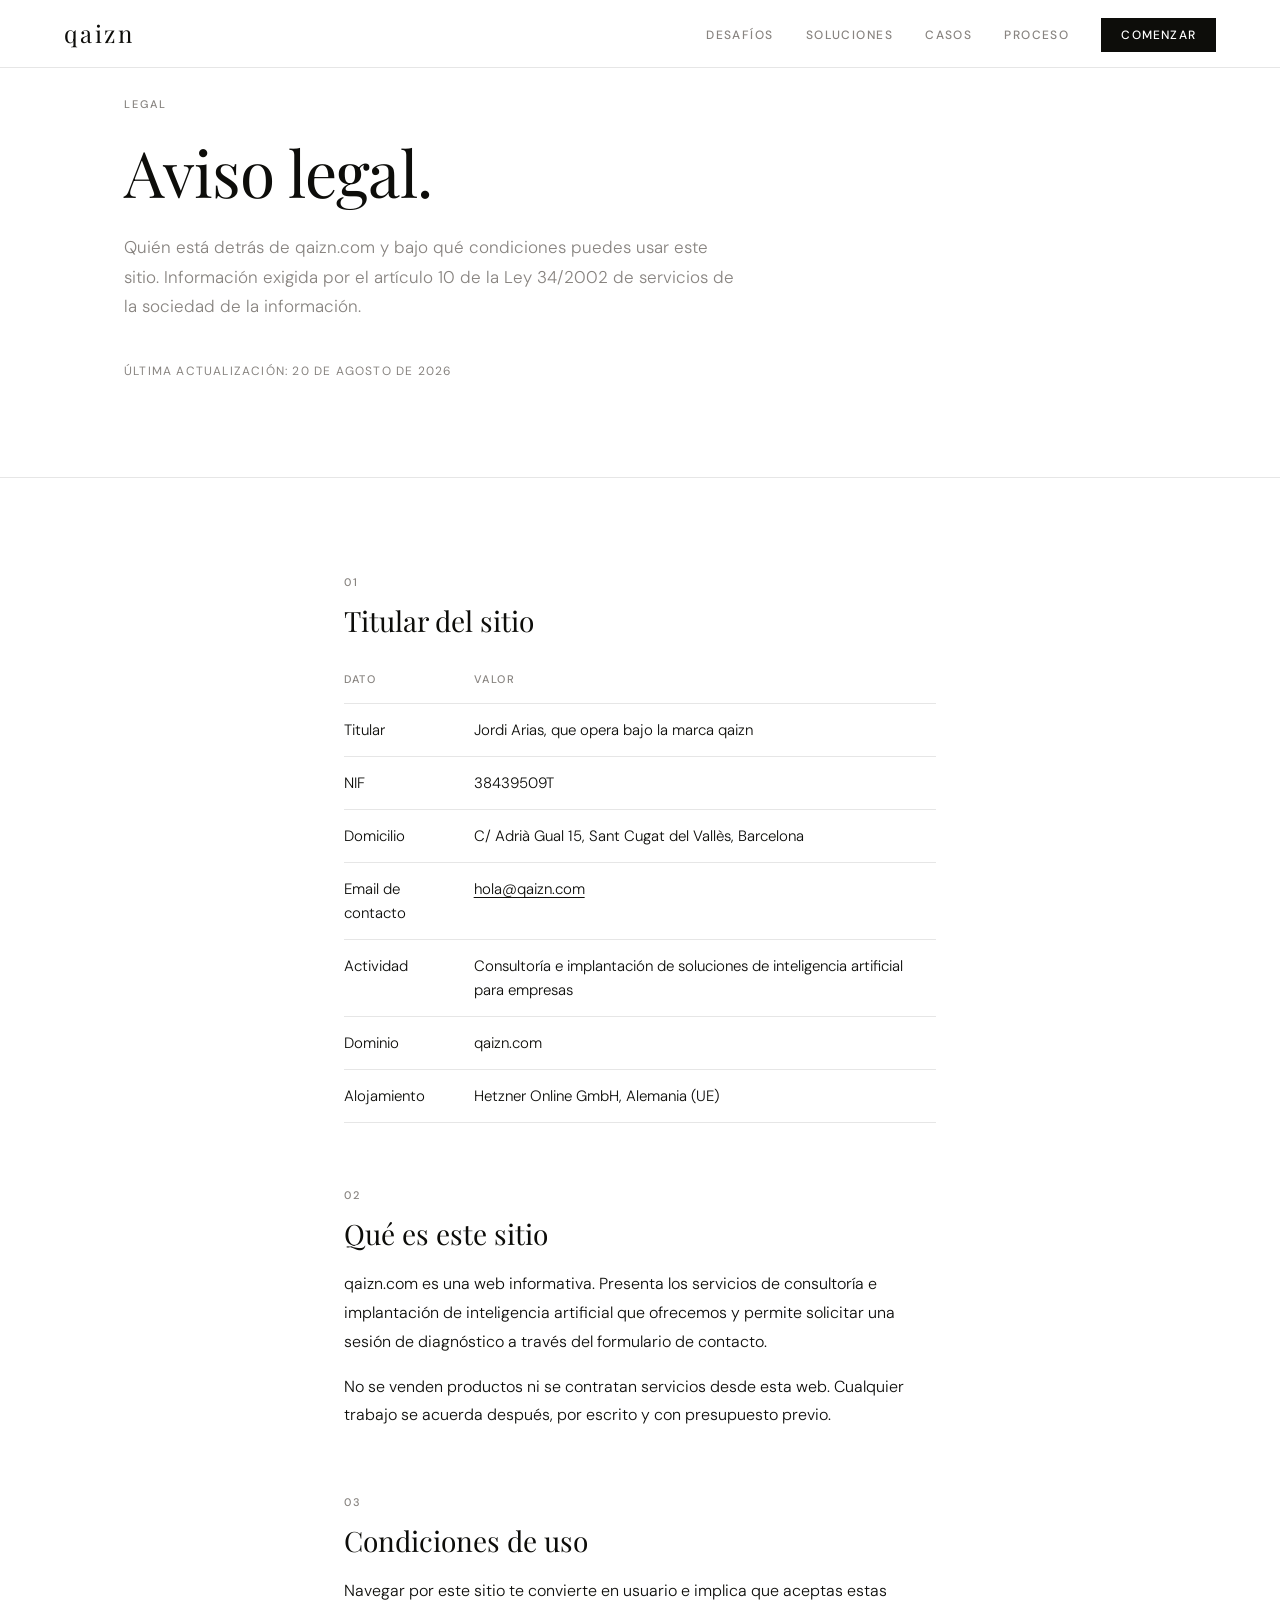
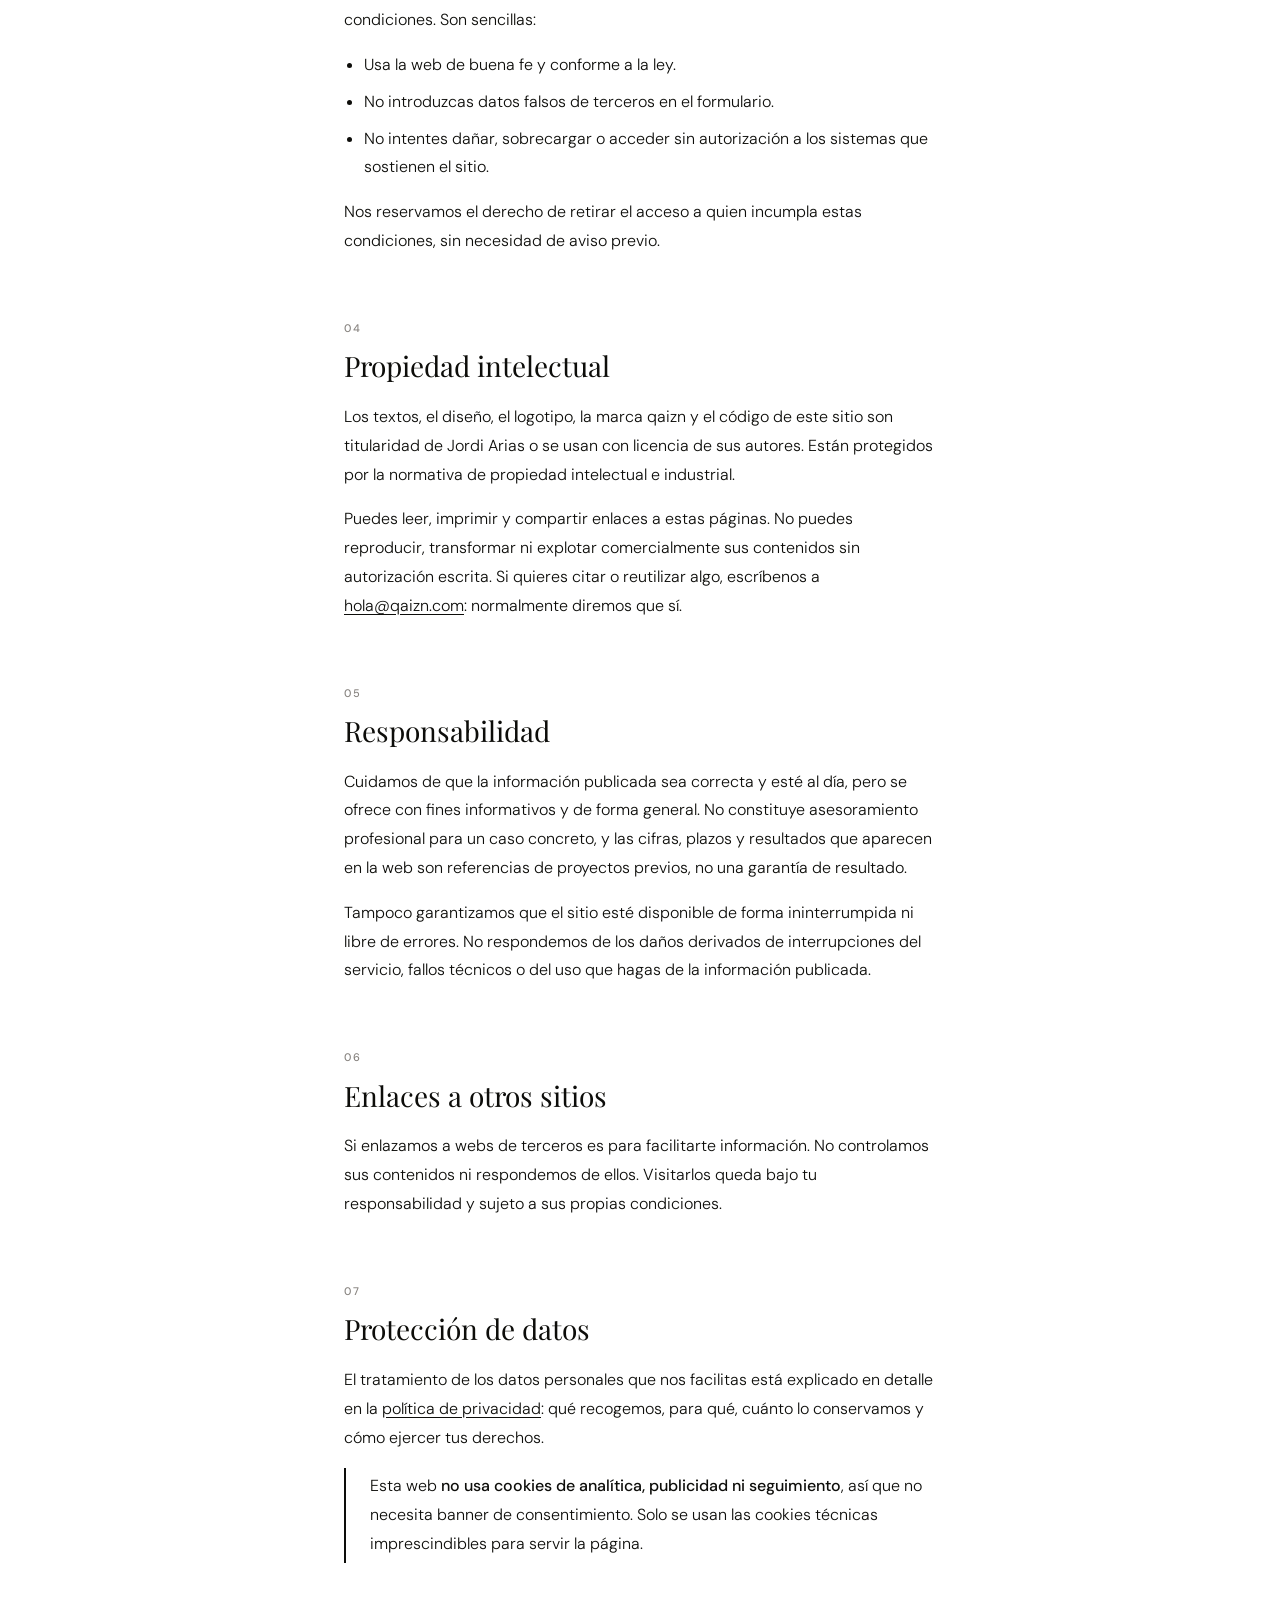
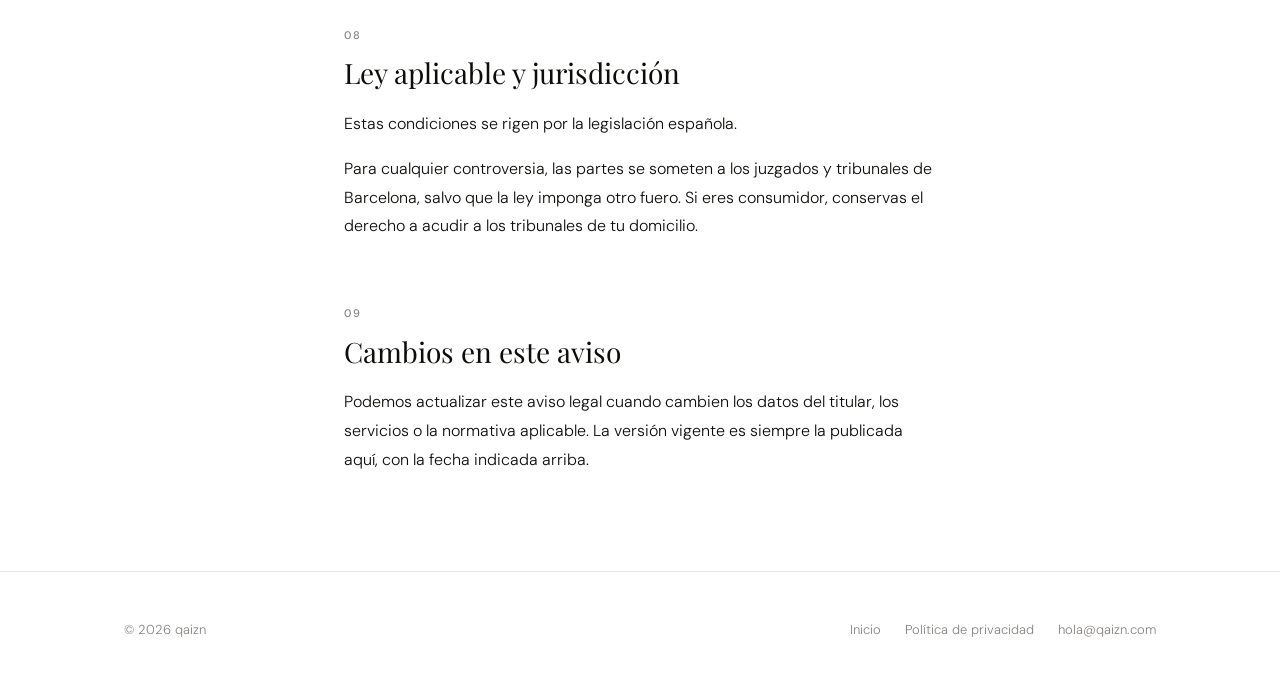
==== aviso-legal.html @ 2cbbbee1 "Add legal pages and tighten landing copy - Nueva política de privacidad (RGPD) y aviso legal (LSSI a" ====
<!DOCTYPE html>
<html lang="es">
<head>
<meta charset="UTF-8">
<meta name="viewport" content="width=device-width, initial-scale=1.0">
<title>Aviso legal — qaizn</title>
<meta name="description" content="Datos identificativos del titular de qaizn.com y condiciones de uso del sitio web.">
<meta name="robots" content="noindex, follow">
<link rel="preconnect" href="https://fonts.googleapis.com">
<link rel="preconnect" href="https://fonts.gstatic.com" crossorigin="">
<link rel="stylesheet" href="https://fonts.googleapis.com/css2?family=Playfair+Display:ital,wght@0,400;1,400&family=DM+Sans:wght@300;400;500&display=swap">
<link rel="stylesheet" href="/legal.css">
</head>
<body>

<nav>
  <a href="/" class="logo">qaizn</a>
  <ul class="nav-links">
    <li><a href="/#pain">Desafíos</a></li>
    <li><a href="/#services">Soluciones</a></li>
    <li><a href="/#casos">Casos</a></li>
    <li><a href="/#proceso">Proceso</a></li>
    <li><a href="/#contacto" class="nav-pill">Comenzar</a></li>
  </ul>
</nav>

<header class="legal-head">
  <div class="container">
    <p class="eyebrow">Legal</p>
    <h1>Aviso legal.</h1>
    <p class="lede">Quién está detrás de qaizn.com y bajo qué condiciones puedes usar este sitio. Información exigida por el artículo 10 de la Ley 34/2002 de servicios de la sociedad de la información.</p>
    <p class="updated">Última actualización: 20 de agosto de 2026</p>
  </div>
</header>

<main>
  <div class="container legal-body">

    <section>
      <span class="num">01</span>
      <h2>Titular del sitio</h2>
      <table>
        <thead><tr><th>Dato</th><th>Valor</th></tr></thead>
        <tbody>
          <tr><td>Titular</td><td>Jordi Arias, que opera bajo la marca qaizn</td></tr>
          <tr><td>NIF</td><td>38439509T</td></tr>
          <tr><td>Domicilio</td><td>C/ Adrià Gual 15, Sant Cugat del Vallès, Barcelona</td></tr>
          <tr><td>Email de contacto</td><td><a href="mailto:hola@qaizn.com">hola@qaizn.com</a></td></tr>
          <tr><td>Actividad</td><td>Consultoría e implantación de soluciones de inteligencia artificial para empresas</td></tr>
          <tr><td>Dominio</td><td>qaizn.com</td></tr>
          <tr><td>Alojamiento</td><td>Hetzner Online GmbH, Alemania (UE)</td></tr>
        </tbody>
      </table>
    </section>

    <section>
      <span class="num">02</span>
      <h2>Qué es este sitio</h2>
      <p>qaizn.com es una web informativa. Presenta los servicios de consultoría e implantación de inteligencia artificial que ofrecemos y permite solicitar una sesión de diagnóstico a través del formulario de contacto.</p>
      <p>No se venden productos ni se contratan servicios desde esta web. Cualquier trabajo se acuerda después, por escrito y con presupuesto previo.</p>
    </section>

    <section>
      <span class="num">03</span>
      <h2>Condiciones de uso</h2>
      <p>Navegar por este sitio te convierte en usuario e implica que aceptas estas condiciones. Son sencillas:</p>
      <ul>
        <li>Usa la web de buena fe y conforme a la ley.</li>
        <li>No introduzcas datos falsos de terceros en el formulario.</li>
        <li>No intentes dañar, sobrecargar o acceder sin autorización a los sistemas que sostienen el sitio.</li>
      </ul>
      <p>Nos reservamos el derecho de retirar el acceso a quien incumpla estas condiciones, sin necesidad de aviso previo.</p>
    </section>

    <section>
      <span class="num">04</span>
      <h2>Propiedad intelectual</h2>
      <p>Los textos, el diseño, el logotipo, la marca qaizn y el código de este sitio son titularidad de Jordi Arias o se usan con licencia de sus autores. Están protegidos por la normativa de propiedad intelectual e industrial.</p>
      <p>Puedes leer, imprimir y compartir enlaces a estas páginas. No puedes reproducir, transformar ni explotar comercialmente sus contenidos sin autorización escrita. Si quieres citar o reutilizar algo, escríbenos a <a href="mailto:hola@qaizn.com">hola@qaizn.com</a>: normalmente diremos que sí.</p>
    </section>

    <section>
      <span class="num">05</span>
      <h2>Responsabilidad</h2>
      <p>Cuidamos de que la información publicada sea correcta y esté al día, pero se ofrece con fines informativos y de forma general. No constituye asesoramiento profesional para un caso concreto, y las cifras, plazos y resultados que aparecen en la web son referencias de proyectos previos, no una garantía de resultado.</p>
      <p>Tampoco garantizamos que el sitio esté disponible de forma ininterrumpida ni libre de errores. No respondemos de los daños derivados de interrupciones del servicio, fallos técnicos o del uso que hagas de la información publicada.</p>
    </section>

    <section>
      <span class="num">06</span>
      <h2>Enlaces a otros sitios</h2>
      <p>Si enlazamos a webs de terceros es para facilitarte información. No controlamos sus contenidos ni respondemos de ellos. Visitarlos queda bajo tu responsabilidad y sujeto a sus propias condiciones.</p>
    </section>

    <section>
      <span class="num">07</span>
      <h2>Protección de datos</h2>
      <p>El tratamiento de los datos personales que nos facilitas está explicado en detalle en la <a href="/privacidad.html">política de privacidad</a>: qué recogemos, para qué, cuánto lo conservamos y cómo ejercer tus derechos.</p>
      <div class="callout">
        <p>Esta web <strong>no usa cookies de analítica, publicidad ni seguimiento</strong>, así que no necesita banner de consentimiento. Solo se usan las cookies técnicas imprescindibles para servir la página.</p>
      </div>
    </section>

    <section>
      <span class="num">08</span>
      <h2>Ley aplicable y jurisdicción</h2>
      <p>Estas condiciones se rigen por la legislación española.</p>
      <p>Para cualquier controversia, las partes se someten a los juzgados y tribunales de Barcelona, salvo que la ley imponga otro fuero. Si eres consumidor, conservas el derecho a acudir a los tribunales de tu domicilio.</p>
    </section>

    <section>
      <span class="num">09</span>
      <h2>Cambios en este aviso</h2>
      <p>Podemos actualizar este aviso legal cuando cambien los datos del titular, los servicios o la normativa aplicable. La versión vigente es siempre la publicada aquí, con la fecha indicada arriba.</p>
    </section>

  </div>
</main>

<footer>
  <div class="footer-inner">
    <p>© 2026 qaizn</p>
    <div class="footer-links">
      <a href="/">Inicio</a>
      <a href="/privacidad.html">Política de privacidad</a>
      <a href="mailto:hola@qaizn.com">hola@qaizn.com</a>
    </div>
  </div>
</footer>

</body>
</html>
---- legal.css ----
:root {
  --paper: #ffffff;
  --ink:   #0d0d0a;
  --mid:   #888480;
  --faint: #ebebeb;
  --rule:  rgba(13,13,10,0.10);
  --red:   #1a5cc8;
  --max:   1160px;
  --pad:   64px;
}

*, *::before, *::after { box-sizing: border-box; margin: 0; padding: 0; }
html { scroll-behavior: smooth; }
body {
  background: var(--paper);
  color: var(--ink);
  font-family: 'DM Sans', sans-serif;
  font-size: 16px;
  line-height: 1.6;
  overflow-x: hidden;
}

/* ─── NAV ─────────────────────────────────────── */
nav {
  position: fixed;
  top: 0; left: 0; right: 0;
  z-index: 100;
  display: flex;
  align-items: center;
  justify-content: space-between;
  padding: 0 var(--pad);
  height: 68px;
  background: var(--paper);
  border-bottom: 1px solid var(--rule);
}
.logo {
  font-family: 'Playfair Display', serif;
  font-weight: 400;
  font-size: 24px;
  letter-spacing: 0.1em;
  color: var(--ink);
  text-decoration: none;
}
.nav-links { display: flex; gap: 32px; list-style: none; align-items: center; }
.nav-links a {
  font-size: 12px;
  font-weight: 500;
  letter-spacing: 0.12em;
  text-transform: uppercase;
  color: var(--mid);
  text-decoration: none;
  transition: color 0.2s;
}
.nav-links a:hover { color: var(--ink); }
.nav-pill {
  background: var(--ink) !important;
  color: var(--paper) !important;
  padding: 9px 20px;
  letter-spacing: 0.1em !important;
  transition: background 0.2s !important;
}
.nav-pill:hover { background: var(--red) !important; }

/* ─── LAYOUT ──────────────────────────────────── */
.container {
  max-width: var(--max);
  margin: 0 auto;
  padding: 96px var(--pad);
}
.legal-head { border-bottom: 1px solid var(--rule); }
.eyebrow {
  font-size: 11px;
  font-weight: 500;
  letter-spacing: 0.18em;
  text-transform: uppercase;
  color: var(--mid);
  margin-bottom: 24px;
}
h1 {
  font-family: 'Playfair Display', serif;
  font-weight: 400;
  font-size: clamp(38px, 6vw, 64px);
  line-height: 1.05;
  letter-spacing: -0.01em;
  margin-bottom: 28px;
}
.lede {
  font-size: 17px;
  font-weight: 300;
  line-height: 1.75;
  color: var(--mid);
  max-width: 620px;
}
.updated {
  margin-top: 40px;
  font-size: 12px;
  letter-spacing: 0.1em;
  text-transform: uppercase;
  color: var(--mid);
}

/* ─── BODY COPY ───────────────────────────────── */
.legal-body { max-width: 720px; }
.legal-body section { margin-bottom: 64px; }
.legal-body section:last-child { margin-bottom: 0; }
h2 {
  font-family: 'Playfair Display', serif;
  font-weight: 400;
  font-size: 28px;
  line-height: 1.2;
  margin-bottom: 20px;
}
.num {
  display: block;
  font-family: 'DM Sans', sans-serif;
  font-size: 11px;
  font-weight: 500;
  letter-spacing: 0.18em;
  color: var(--mid);
  margin-bottom: 12px;
}
.legal-body p { font-weight: 300; line-height: 1.8; margin-bottom: 16px; }
.legal-body p:last-child { margin-bottom: 0; }
.legal-body ul { margin: 0 0 16px 0; padding-left: 20px; }
.legal-body li { font-weight: 300; line-height: 1.8; margin-bottom: 8px; }
.legal-body a { color: var(--ink); text-decoration: underline; text-underline-offset: 3px; }
.legal-body a:hover { color: var(--red); }
.legal-body strong { font-weight: 500; }

table {
  width: 100%;
  border-collapse: collapse;
  margin-bottom: 16px;
  font-size: 15px;
}
th, td {
  text-align: left;
  padding: 14px 16px 14px 0;
  border-bottom: 1px solid var(--rule);
  vertical-align: top;
  font-weight: 300;
}
th {
  font-family: 'DM Sans', sans-serif;
  font-size: 11px;
  font-weight: 500;
  letter-spacing: 0.14em;
  text-transform: uppercase;
  color: var(--mid);
}

.callout {
  border-left: 2px solid var(--ink);
  padding: 4px 0 4px 24px;
  margin-bottom: 16px;
}

/* ─── FOOTER ──────────────────────────────────── */
footer { border-top: 1px solid var(--rule); }
.footer-inner {
  max-width: var(--max);
  margin: 0 auto;
  padding: 48px var(--pad);
  display: flex;
  justify-content: space-between;
  align-items: center;
  gap: 24px;
  flex-wrap: wrap;
  font-size: 13px;
  font-weight: 300;
  color: var(--mid);
}
.footer-inner a { color: var(--mid); text-decoration: none; }
.footer-inner a:hover { color: var(--ink); }
.footer-links { display: flex; gap: 24px; flex-wrap: wrap; }

@media (max-width: 900px) {
  :root { --pad: 24px; }
  .nav-links { gap: 18px; }
  .nav-links li:not(:last-child) { display: none; }
  .container { padding: 120px var(--pad) 72px; }
  .legal-body section { margin-bottom: 48px; }
  table, thead, tbody, th, td, tr { display: block; }
  thead { display: none; }
  td { padding: 4px 0; border: none; }
  tr { padding: 16px 0; border-bottom: 1px solid var(--rule); }
  td:first-child { font-weight: 500; }
}
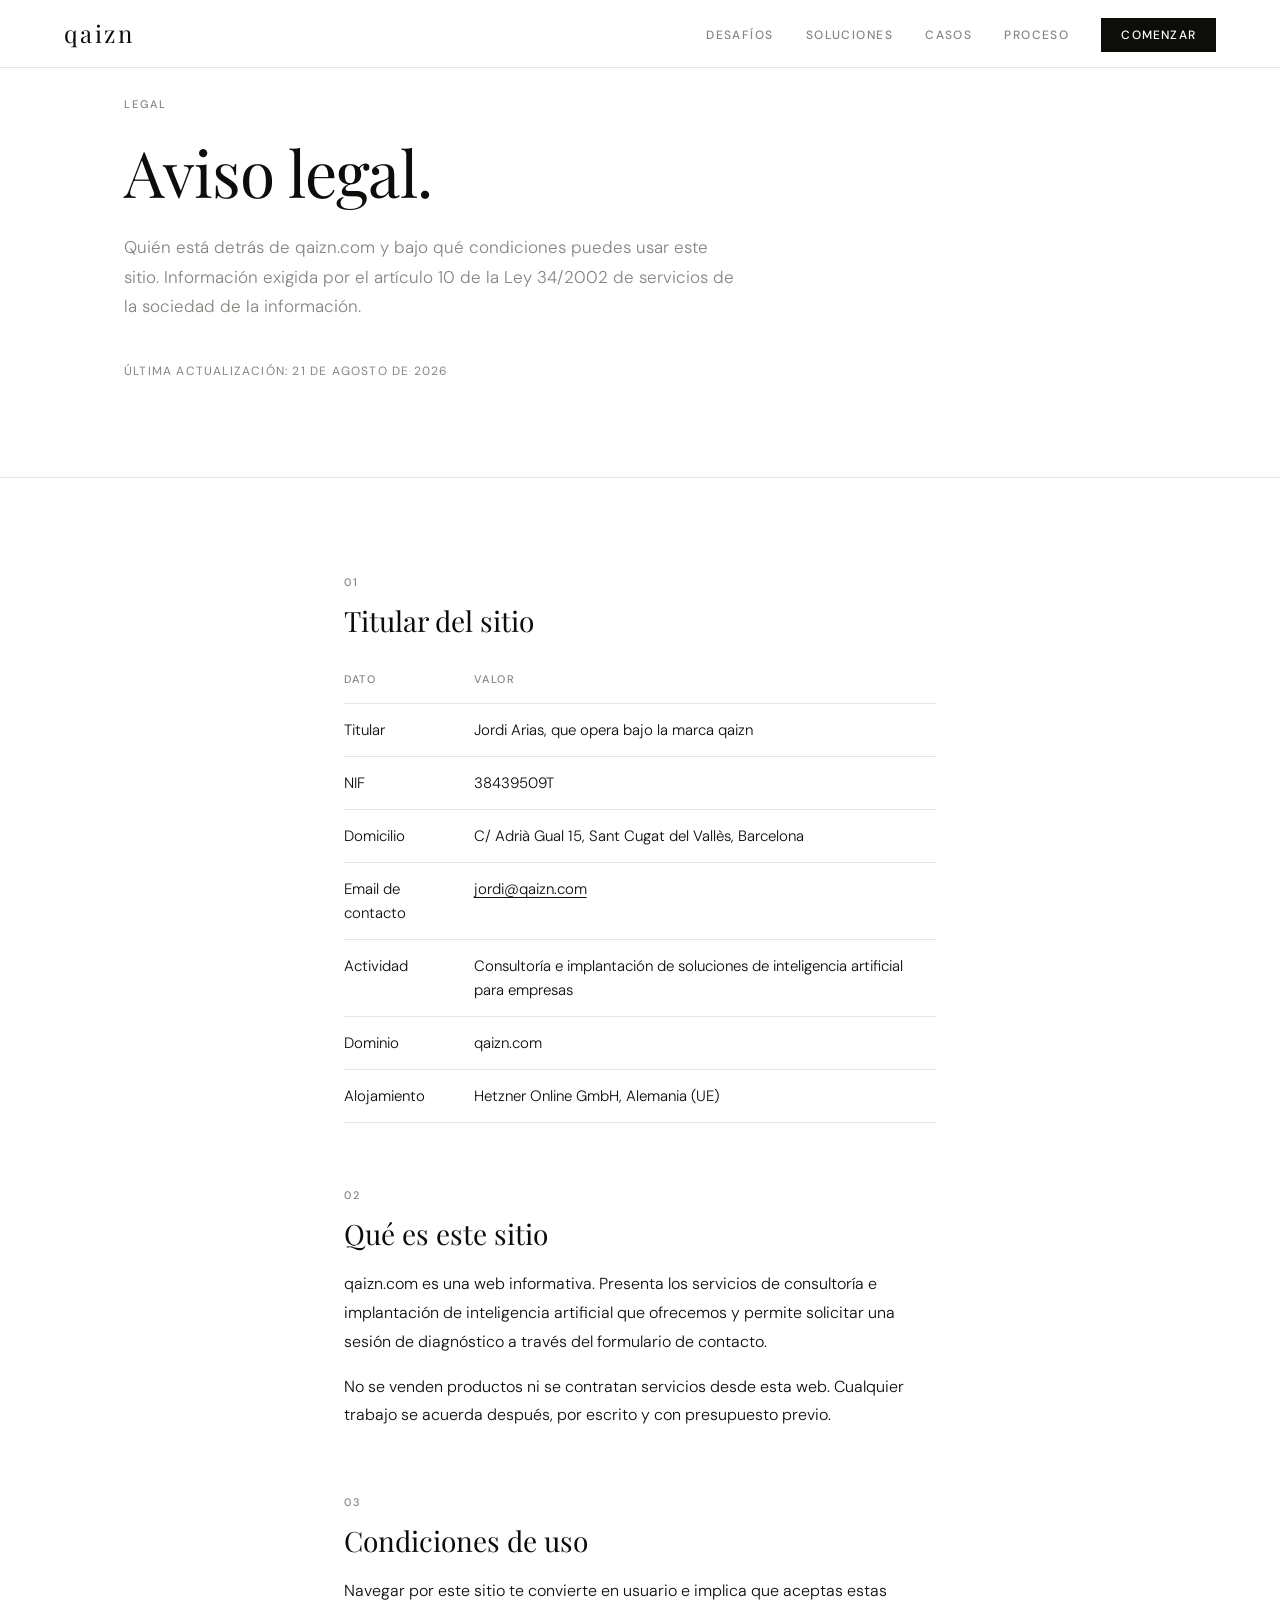
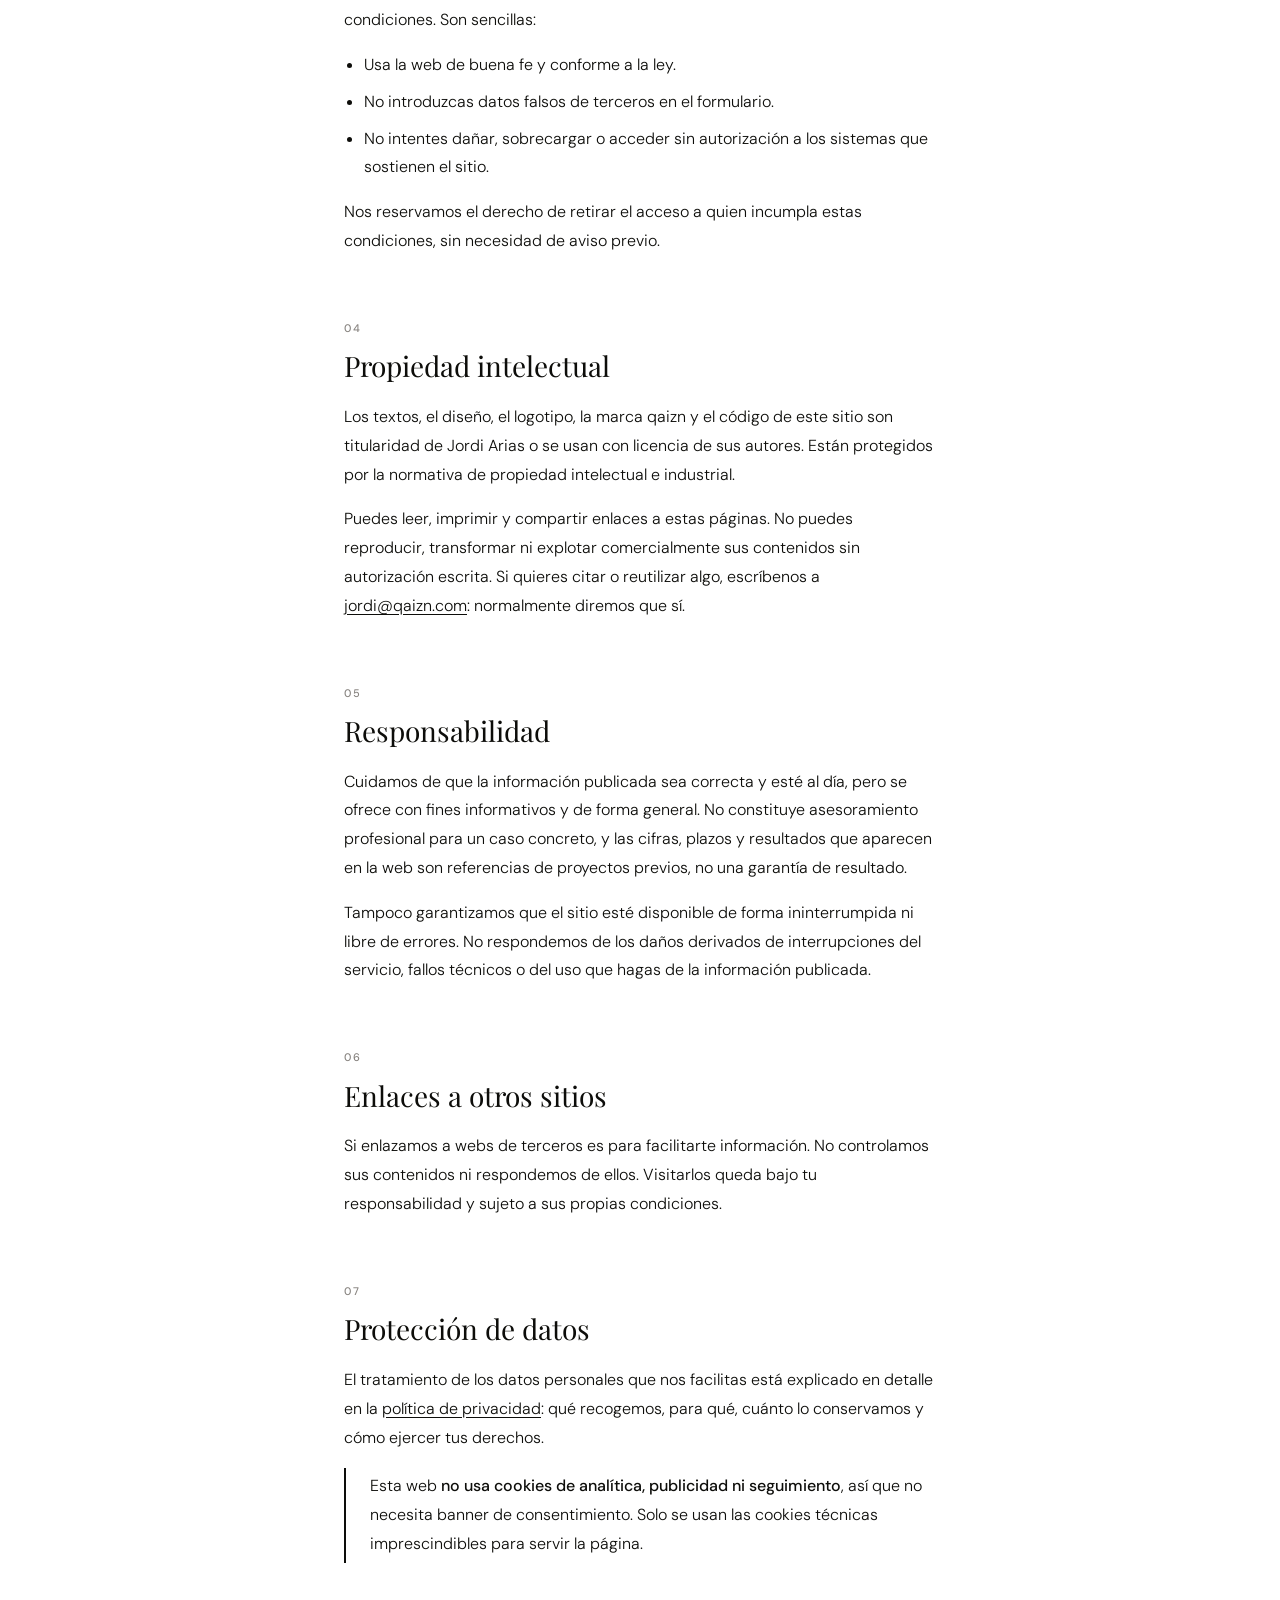
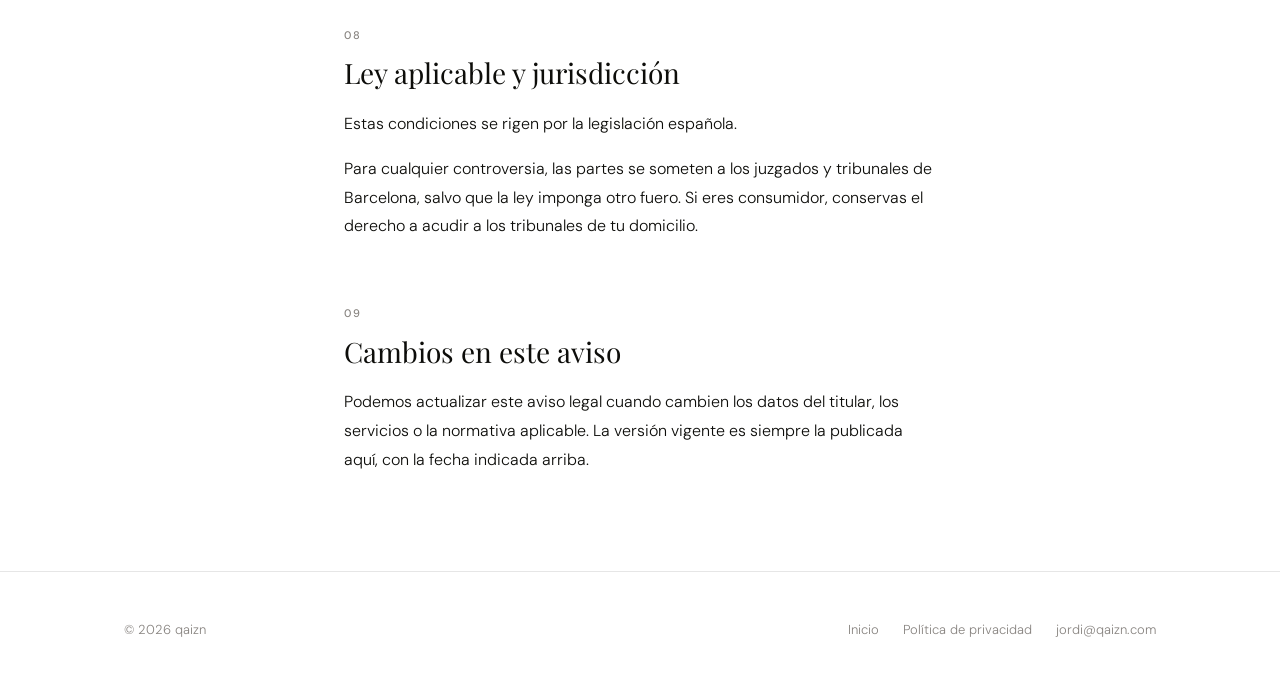
==== commit 8e3d2298: "Cambia el email de contacto a jordi@qaizn.com Sustituye hola@qaizn.com en todas las páginas: pie y J" ====
--- a/aviso-legal.html
+++ b/aviso-legal.html
@@ -29,7 +29,7 @@
     <p class="eyebrow">Legal</p>
     <h1>Aviso legal.</h1>
     <p class="lede">Quién está detrás de qaizn.com y bajo qué condiciones puedes usar este sitio. Información exigida por el artículo 10 de la Ley 34/2002 de servicios de la sociedad de la información.</p>
-    <p class="updated">Última actualización: 20 de agosto de 2026</p>
+    <p class="updated">Última actualización: 21 de agosto de 2026</p>
   </div>
 </header>
 
@@ -45,7 +45,7 @@
           <tr><td>Titular</td><td>Jordi Arias, que opera bajo la marca qaizn</td></tr>
           <tr><td>NIF</td><td>38439509T</td></tr>
           <tr><td>Domicilio</td><td>C/ Adrià Gual 15, Sant Cugat del Vallès, Barcelona</td></tr>
-          <tr><td>Email de contacto</td><td><a href="mailto:hola@qaizn.com">hola@qaizn.com</a></td></tr>
+          <tr><td>Email de contacto</td><td><a href="mailto:jordi@qaizn.com">jordi@qaizn.com</a></td></tr>
           <tr><td>Actividad</td><td>Consultoría e implantación de soluciones de inteligencia artificial para empresas</td></tr>
           <tr><td>Dominio</td><td>qaizn.com</td></tr>
           <tr><td>Alojamiento</td><td>Hetzner Online GmbH, Alemania (UE)</td></tr>
@@ -76,7 +76,7 @@
       <span class="num">04</span>
       <h2>Propiedad intelectual</h2>
       <p>Los textos, el diseño, el logotipo, la marca qaizn y el código de este sitio son titularidad de Jordi Arias o se usan con licencia de sus autores. Están protegidos por la normativa de propiedad intelectual e industrial.</p>
-      <p>Puedes leer, imprimir y compartir enlaces a estas páginas. No puedes reproducir, transformar ni explotar comercialmente sus contenidos sin autorización escrita. Si quieres citar o reutilizar algo, escríbenos a <a href="mailto:hola@qaizn.com">hola@qaizn.com</a>: normalmente diremos que sí.</p>
+      <p>Puedes leer, imprimir y compartir enlaces a estas páginas. No puedes reproducir, transformar ni explotar comercialmente sus contenidos sin autorización escrita. Si quieres citar o reutilizar algo, escríbenos a <a href="mailto:jordi@qaizn.com">jordi@qaizn.com</a>: normalmente diremos que sí.</p>
     </section>
 
     <section>
@@ -123,7 +123,7 @@
     <div class="footer-links">
       <a href="/">Inicio</a>
       <a href="/privacidad.html">Política de privacidad</a>
-      <a href="mailto:hola@qaizn.com">hola@qaizn.com</a>
+      <a href="mailto:jordi@qaizn.com">jordi@qaizn.com</a>
     </div>
   </div>
 </footer>
